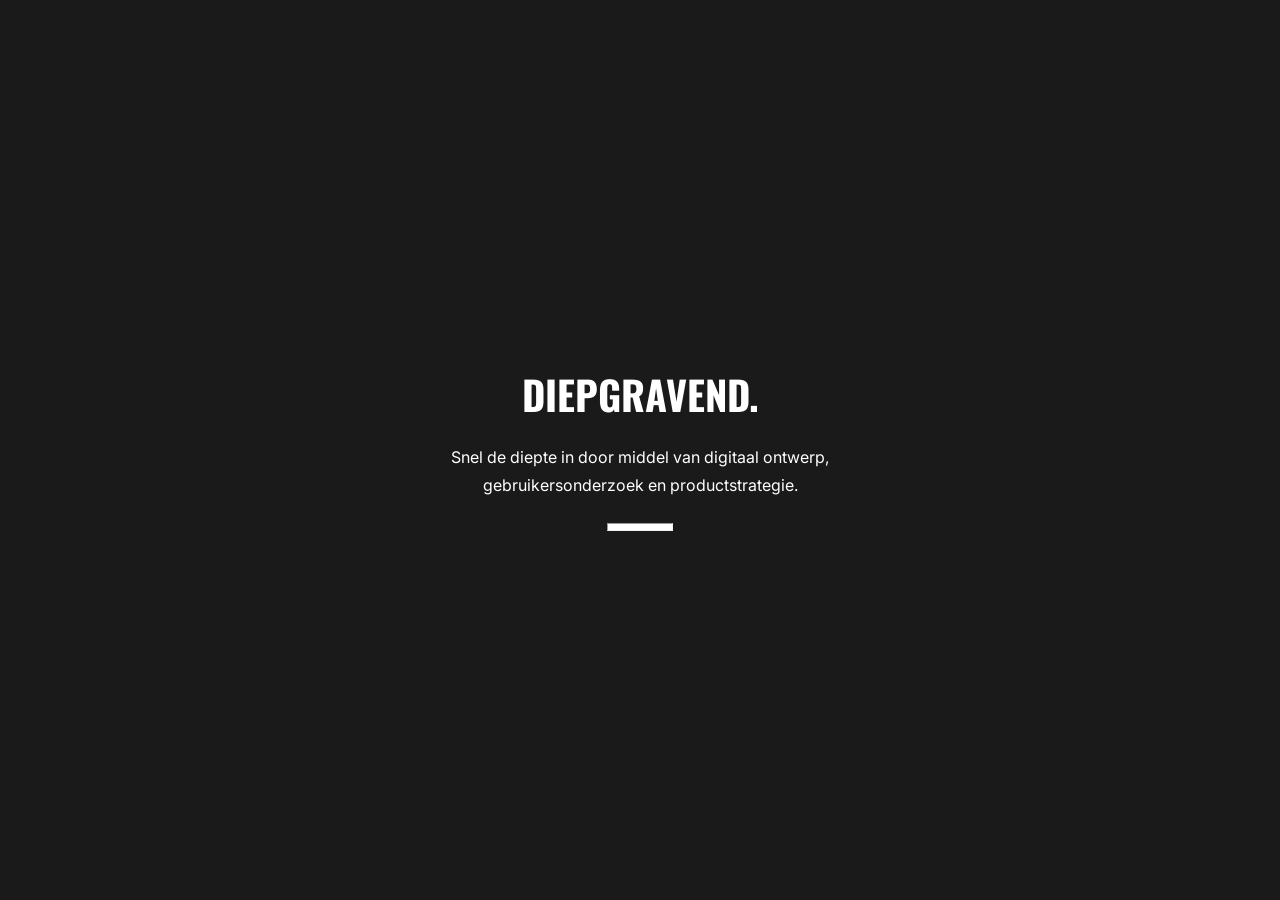
==== photography/index.html @ 9e204372 "Commit" ====
<!DOCTYPE html>
<html lang="nl">
<head>
  <meta charset="UTF-8">
  <title>Diepgravend - Digitaal ontwerp, gebruikeronderzoek en producstrategie.</title>
  <meta name="viewport" content="width=device-width, initial-scale=1.0">
  <meta name="description" content="Diepgravend - Digitaal ontwerp, gebruikeronderzoek en producstrategie.">
  <link rel="icon" type="image/png" sizes="32x32" href="/favicon.png">
  <link rel="preconnect" href="https://fonts.googleapis.com">
  <link rel="preconnect" href="https://fonts.gstatic.com" crossorigin>
  <link href="https://fonts.googleapis.com/css2?family=Inter:opsz,wght@14..32,500&family=Oswald:wght@700&display=swap" rel="stylesheet">
  <link rel="stylesheet" href="style.css">
</head>
<body>
  <main>
    <h1>Diepgravend.</h1>
    <p>Snel de diepte in door middel van digitaal ontwerp, gebruikersonderzoek en productstrategie.</p>
    <hr>
  </main>
</body>
</html>
---- photography/style.css ----
html {
  height: 100%;
  margin: 0;
}

body {
  background-color: #1A1A1A;
  height: 100%;
  margin: 0;
  padding: 0 24px;
  display: grid;
  place-items: center;
}

main {
  max-width: 480px;
  text-align: center;
}

h1 {
  font-family: 'OSWALD';
  text-transform: uppercase;
  margin-top: 0;
  margin-bottom: 24px;
  font-size: 40px;
  color: #FFFFFF;
  font-size: 40px;
  line-height: 125%;
}

p {
  font-family: 'INTER';
  margin-top: 0;
  margin-bottom: 0;
  color: #FFFFFF;
  font-size: 16px;
  line-height: 175%;
  margin-bottom: 24px;
}

hr {
  margin: 0;
  height: 6px;
  width: 64px;
  background-color: #FFFFFF;
  margin: 0 auto;
  display: block;
}
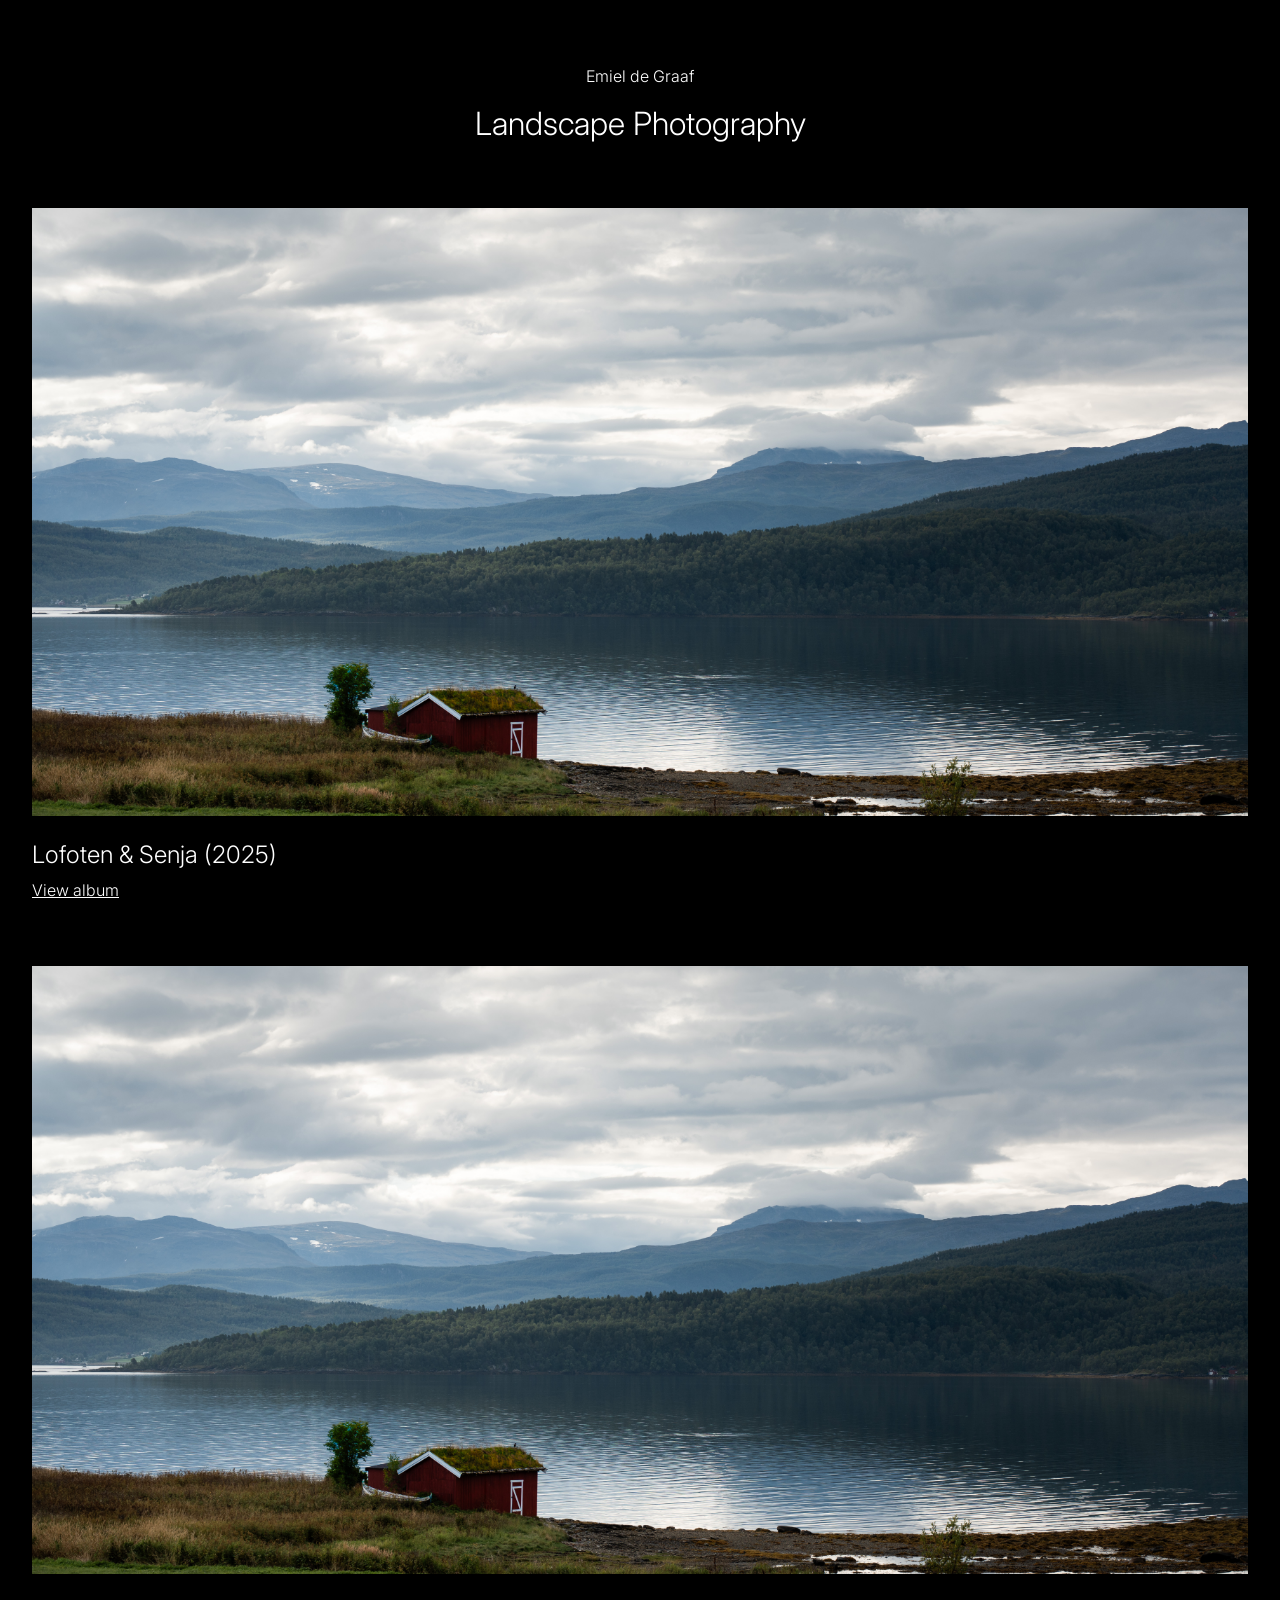
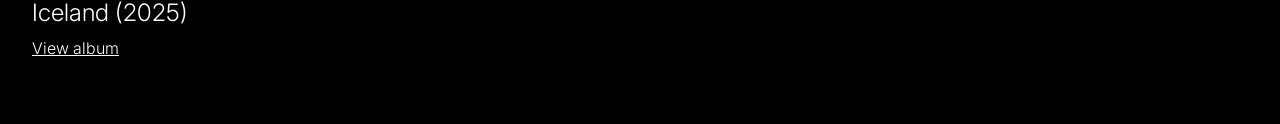
==== commit 94f70e50: "Commit" ====
--- a/photography/index.html
+++ b/photography/index.html
@@ -5,17 +5,30 @@
   <title>Diepgravend - Digitaal ontwerp, gebruikeronderzoek en producstrategie.</title>
   <meta name="viewport" content="width=device-width, initial-scale=1.0">
   <meta name="description" content="Diepgravend - Digitaal ontwerp, gebruikeronderzoek en producstrategie.">
-  <link rel="icon" type="image/png" sizes="32x32" href="/favicon.png">
+  <link rel="icon" type="image/png" sizes="32x32" href="favicon.png">
   <link rel="preconnect" href="https://fonts.googleapis.com">
   <link rel="preconnect" href="https://fonts.gstatic.com" crossorigin>
-  <link href="https://fonts.googleapis.com/css2?family=Inter:opsz,wght@14..32,500&family=Oswald:wght@700&display=swap" rel="stylesheet">
+  <link href="https://fonts.googleapis.com/css2?family=Inter:opsz,wght@14..32,300&display=swap" rel="stylesheet">
   <link rel="stylesheet" href="style.css">
 </head>
 <body>
+  <header>
+    <p>Emiel de Graaf</p>
+    <h1>Landscape Photography</h1>
+  </header>
   <main>
-    <h1>Diepgravend.</h1>
-    <p>Snel de diepte in door middel van digitaal ontwerp, gebruikersonderzoek en productstrategie.</p>
-    <hr>
+    <div class="albums">
+      <a class="album" href="albums/lofoten-and-senja.html">
+        <img src="photos/lofoten-and-senja/DSC00155.jpg" alt="Album 1">
+        <h2>Lofoten & Senja (2025)</h2>
+        <p>View album</p>
+      </a>
+      <a class="album" href="albums/iceland.html">
+        <img src="photos/lofoten-and-senja/DSC00155.jpg" alt="Album 2">
+        <h2>Iceland (2025)</h2>
+        <p>View album</p>
+      </a>
+    </div>
   </main>
 </body>
 </html>
--- a/photography/style.css
+++ b/photography/style.css
@@ -1,48 +1,121 @@
-html {
-  height: 100%;
+* {
   margin: 0;
 }
 
 body {
-  background-color: #1A1A1A;
-  height: 100%;
-  margin: 0;
-  padding: 0 24px;
-  display: grid;
-  place-items: center;
+  background-color: #000000;
+  font-family: "Inter", sans-serif;
+  color: #FFFFFF;
+  font-weight: 300;
+  padding: 64px 16px;
+  display: grid; 
+  row-gap: 64px;
 }
 
-main {
-  max-width: 480px;
+@media screen and (min-width: 640px) {
+  body {
+    padding: 64px 32px;
+  }
+}
+
+h1 {
+  font-size: 24px;
+  line-height: 125%;
+  font-weight: 300;
+}
+
+h2 {
+  font-size: 20px;
+  line-height: 125%;
+  font-weight: 300;
+}
+
+p {
+  font-size: 16px;
+  line-height: 150%;
+}
+
+a {
+  color: #FFFFFF;
+}
+
+img {
+  display: block;
+  width: 100%;
+}
+
+@media screen and (min-width: 640px) {
+  h1 {
+    font-size: 32px;
+  }
+
+  h2 {
+    font-size: 24px;
+  }
+}
+
+header {
   text-align: center;
 }
 
-h1 {
-  font-family: 'OSWALD';
-  text-transform: uppercase;
-  margin-top: 0;
-  margin-bottom: 24px;
-  font-size: 40px;
-  color: #FFFFFF;
-  font-size: 40px;
-  line-height: 125%;
+header p {
+  margin-bottom: 16px;
 }
 
-p {
-  font-family: 'INTER';
-  margin-top: 0;
-  margin-bottom: 0;
-  color: #FFFFFF;
-  font-size: 16px;
-  line-height: 175%;
-  margin-bottom: 24px;
+.albums {
+  display: grid;
+  row-gap: 64px;
 }
 
-hr {
-  margin: 0;
-  height: 6px;
-  width: 64px;
-  background-color: #FFFFFF;
-  margin: 0 auto;
-  display: block;
+.album {
+  text-decoration: none;
 }
+
+.album img {
+  margin-bottom: 24px;
+  aspect-ratio: 4 / 3;
+  object-fit: cover;
+}
+
+@media screen and (min-width: 640px) {
+  .album img {
+    aspect-ratio: 2 / 1;
+  }
+}
+
+.album h2 {
+  margin-bottom: 8px
+}
+
+.album p {
+  text-decoration: underline;
+}
+
+.photo-grid {
+  display: grid;
+  grid-template-columns: 1fr;
+  column-gap: 32px;
+  row-gap: 64px;
+}
+
+.photo img {
+  margin-bottom: 16px;
+}
+
+.photo.full {
+  grid-column: 1 / -1;
+}
+
+.photo.column {
+  grid-column: 1 / -1;
+}
+
+@media screen and (min-width: 640px) {
+  .photo-grid {
+    grid-template-columns: repeat(2, 1fr);
+  }
+
+  .photo.column {
+    grid-column: span 1;
+  }
+}
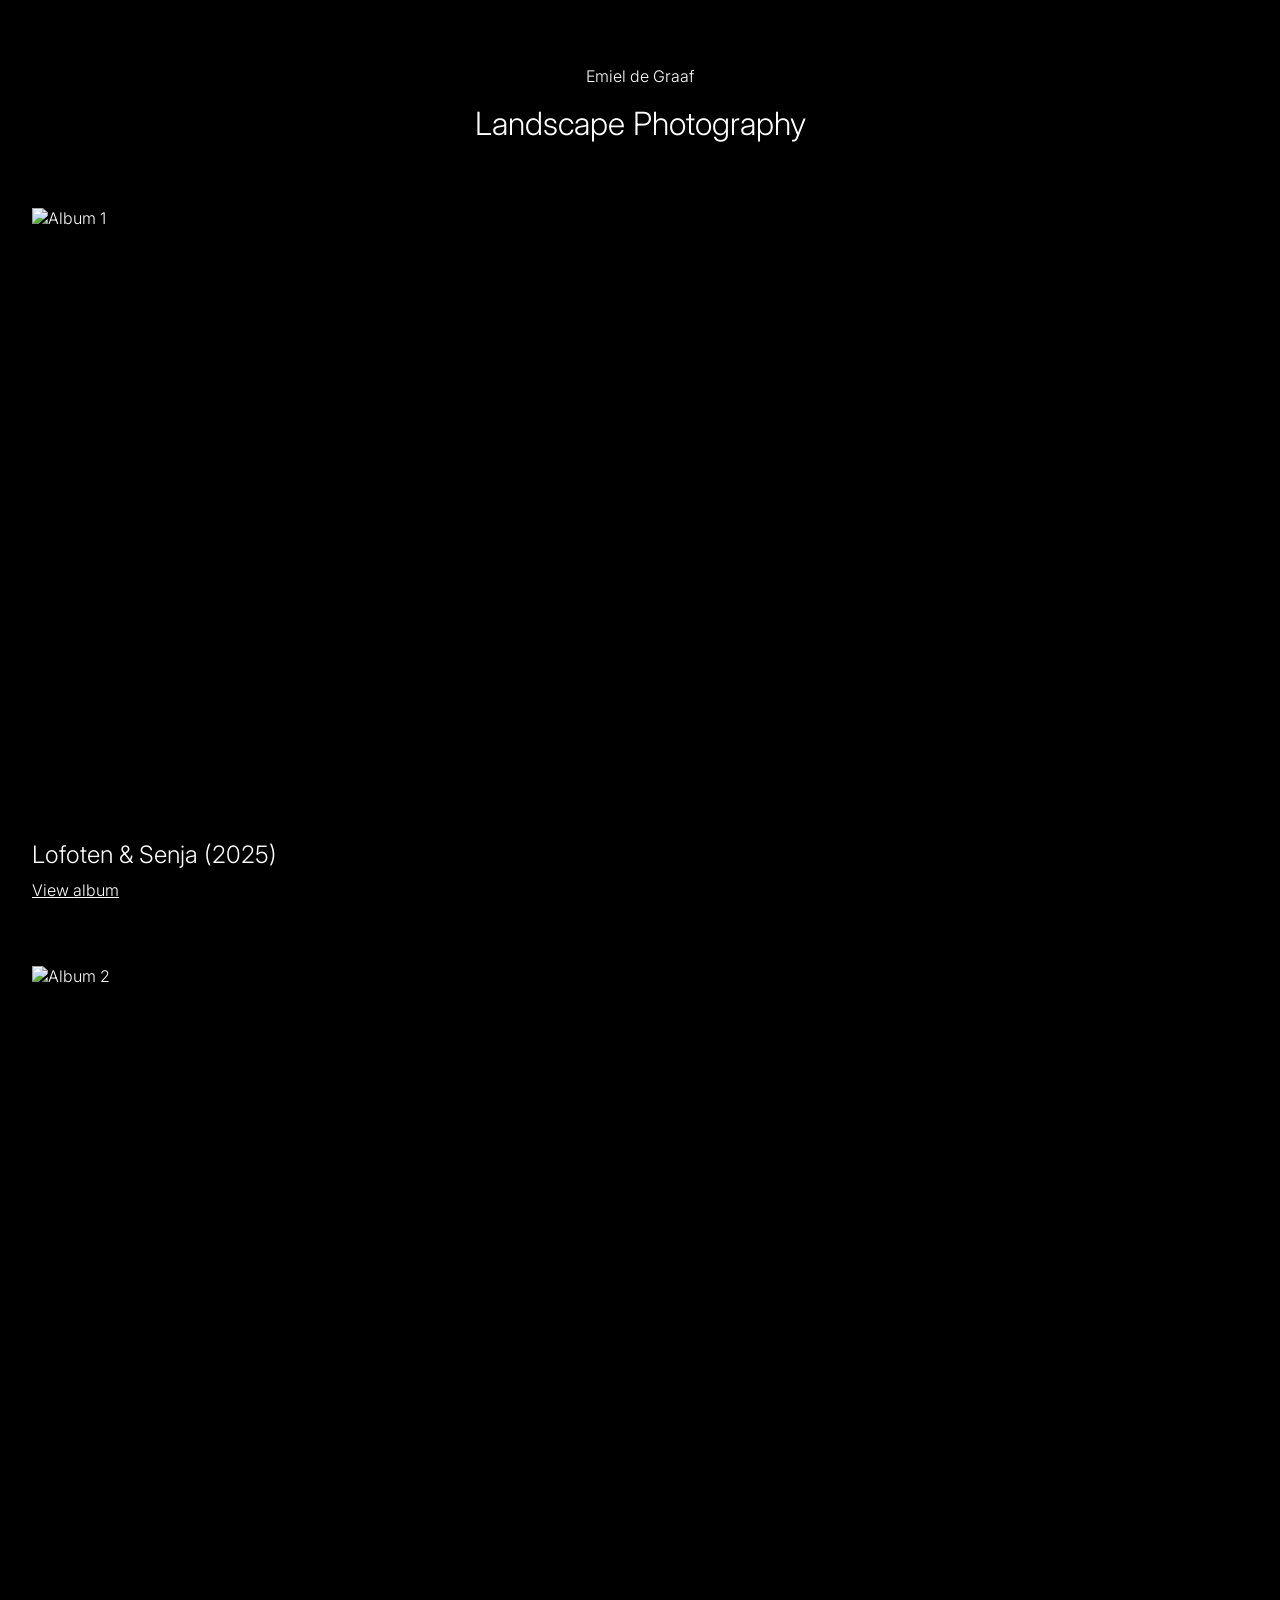
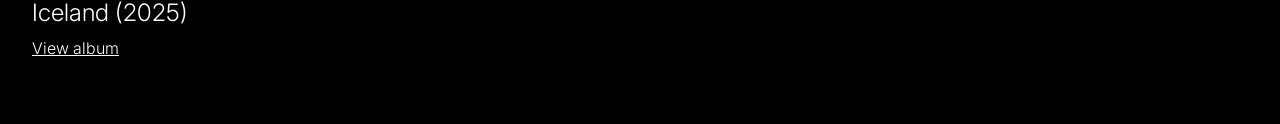
==== commit 458155e1: "Commit" ====
--- a/photography/index.html
+++ b/photography/index.html
@@ -19,12 +19,12 @@
   <main>
     <div class="albums">
       <a class="album" href="albums/lofoten-and-senja.html">
-        <img src="photos/lofoten-and-senja/DSC00155.jpg" alt="Album 1">
+        <img loading="lazy" class="lazy-load" src="photos/lofoten-and-senja/DSC00155.jpg" alt="Album 1">
         <h2>Lofoten & Senja (2025)</h2>
         <p>View album</p>
       </a>
       <a class="album" href="albums/iceland.html">
-        <img src="photos/lofoten-and-senja/DSC00155.jpg" alt="Album 2">
+        <img loading="lazy" class="lazy-load" src="photos/lofoten-and-senja/DSC00155.jpg" alt="Album 2">
         <h2>Iceland (2025)</h2>
         <p>View album</p>
       </a>
--- a/photography/style.css
+++ b/photography/style.css
@@ -93,7 +93,6 @@
 
 .photo-grid {
   display: grid;
-  grid-template-columns: 1fr;
   column-gap: 32px;
   row-gap: 64px;
 }
@@ -110,12 +109,35 @@
   grid-column: 1 / -1;
 }
 
+.photo.portrait {
+  grid-column: 1 / -1;
+  display: flex;
+  flex-direction: column;
+}
+
+.photo.portrait img {
+  width: 100%;
+  height: auto;
+  object-fit: cover;
+  display: block;
+}
+
 @media screen and (min-width: 640px) {
   .photo-grid {
-    grid-template-columns: repeat(2, 1fr);
+    grid-template-columns: repeat(4, 1fr);
   }
 
   .photo.column {
-    grid-column: span 1;
+    grid-column: span 2;
+  }
+
+  /* Place portrait in the middle two columns (columns 2 and 3) */
+  .photo.portrait {
+    grid-column: 2 / 4;
+  }
+
+  .photo.portrait img {
+    width: 100%;
+    max-width: none;
   }
 }
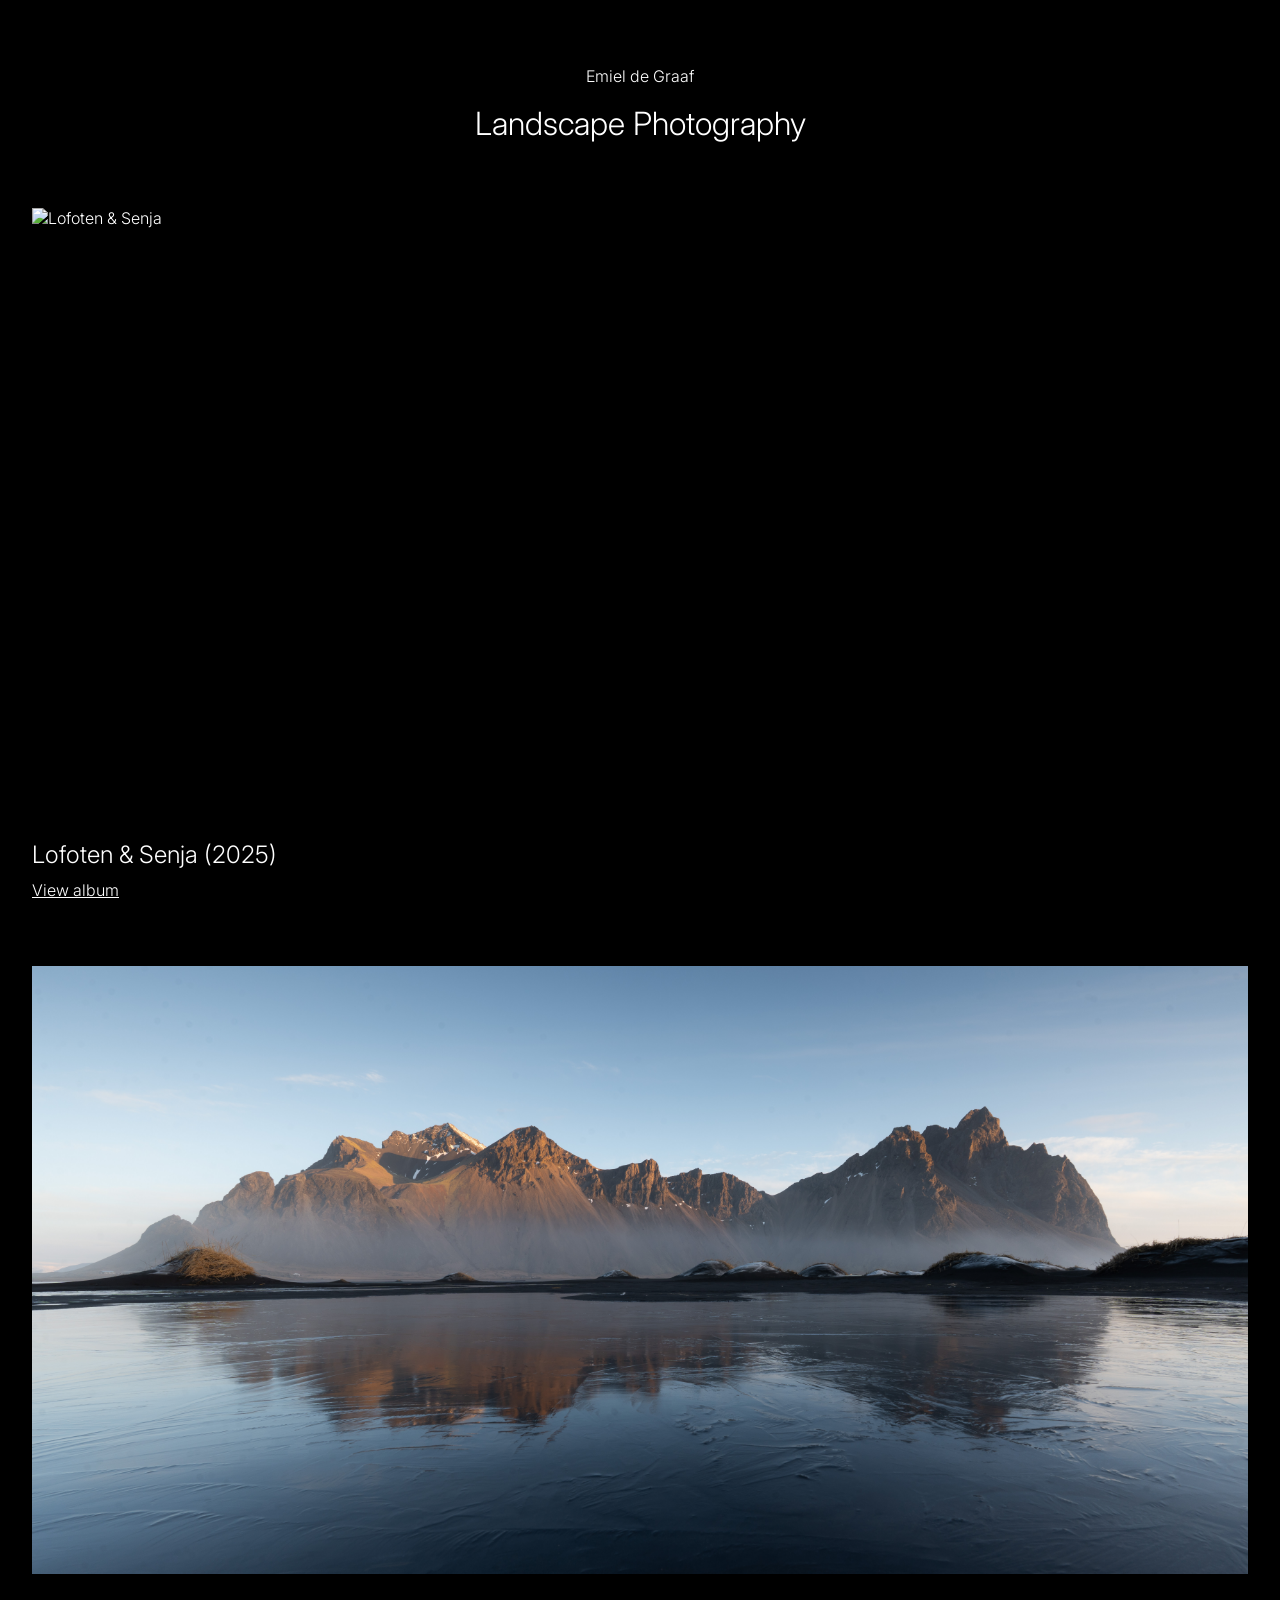
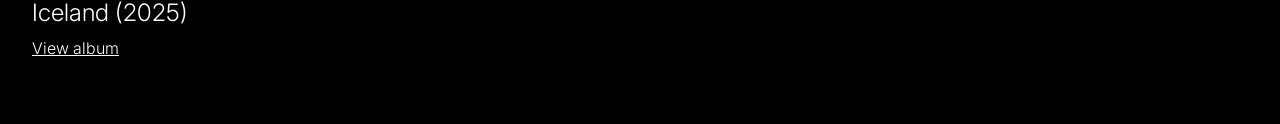
==== commit 10a4a9fb: "Commit" ====
--- a/photography/index.html
+++ b/photography/index.html
@@ -19,12 +19,12 @@
   <main>
     <div class="albums">
       <a class="album" href="albums/lofoten-and-senja.html">
-        <img loading="lazy" class="lazy-load" src="photos/lofoten-and-senja/DSC00155.jpg" alt="Album 1">
+        <img loading="lazy" class="lazy-load" src="photos/lofoten-and-senja/markan-2.jpg" alt="Lofoten & Senja">
         <h2>Lofoten & Senja (2025)</h2>
         <p>View album</p>
       </a>
       <a class="album" href="albums/iceland.html">
-        <img loading="lazy" class="lazy-load" src="photos/lofoten-and-senja/DSC00155.jpg" alt="Album 2">
+        <img loading="lazy" class="lazy-load" src="photos/iceland/vestrahorn.jpg" alt="Iceland">
         <h2>Iceland (2025)</h2>
         <p>View album</p>
       </a>
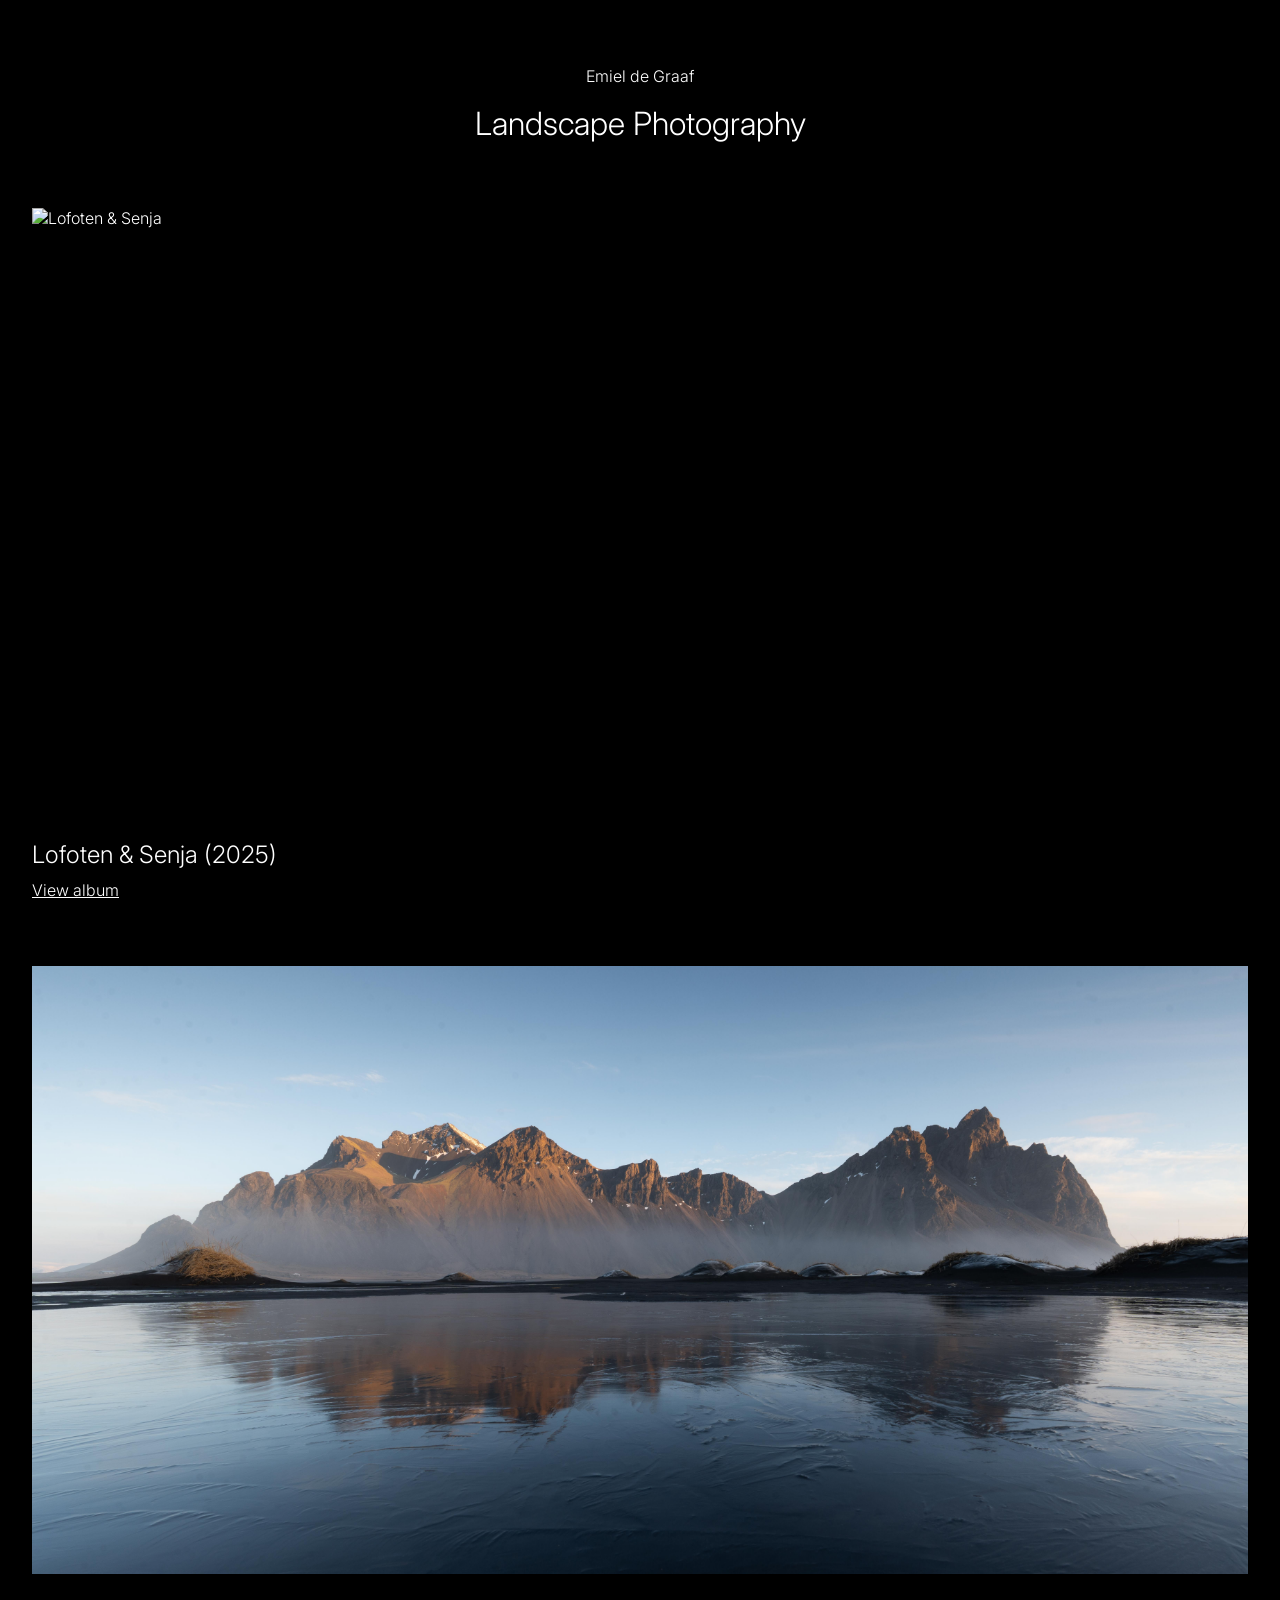
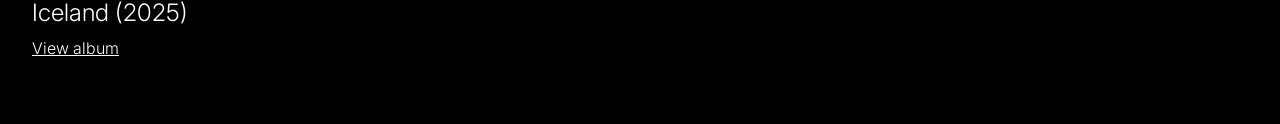
==== commit 3dae5304: "Commit" ====
--- a/photography/index.html
+++ b/photography/index.html
@@ -2,7 +2,7 @@
 <html lang="nl">
 <head>
   <meta charset="UTF-8">
-  <title>Diepgravend - Digitaal ontwerp, gebruikeronderzoek en producstrategie.</title>
+  <title>Emiel de Graaf - Landscape Photography</title>
   <meta name="viewport" content="width=device-width, initial-scale=1.0">
   <meta name="description" content="Diepgravend - Digitaal ontwerp, gebruikeronderzoek en producstrategie.">
   <link rel="icon" type="image/png" sizes="32x32" href="favicon.png">
@@ -19,12 +19,12 @@
   <main>
     <div class="albums">
       <a class="album" href="albums/lofoten-and-senja.html">
-        <img loading="lazy" class="lazy-load" src="photos/lofoten-and-senja/markan-2.jpg" alt="Lofoten & Senja">
+        <img loading="lazy" src="photos/lofoten-and-senja/markan-2.jpg" alt="Lofoten & Senja">
         <h2>Lofoten & Senja (2025)</h2>
         <p>View album</p>
       </a>
       <a class="album" href="albums/iceland.html">
-        <img loading="lazy" class="lazy-load" src="photos/iceland/vestrahorn.jpg" alt="Iceland">
+        <img loading="lazy" src="photos/iceland/vestrahorn.jpg" alt="Iceland">
         <h2>Iceland (2025)</h2>
         <p>View album</p>
       </a>
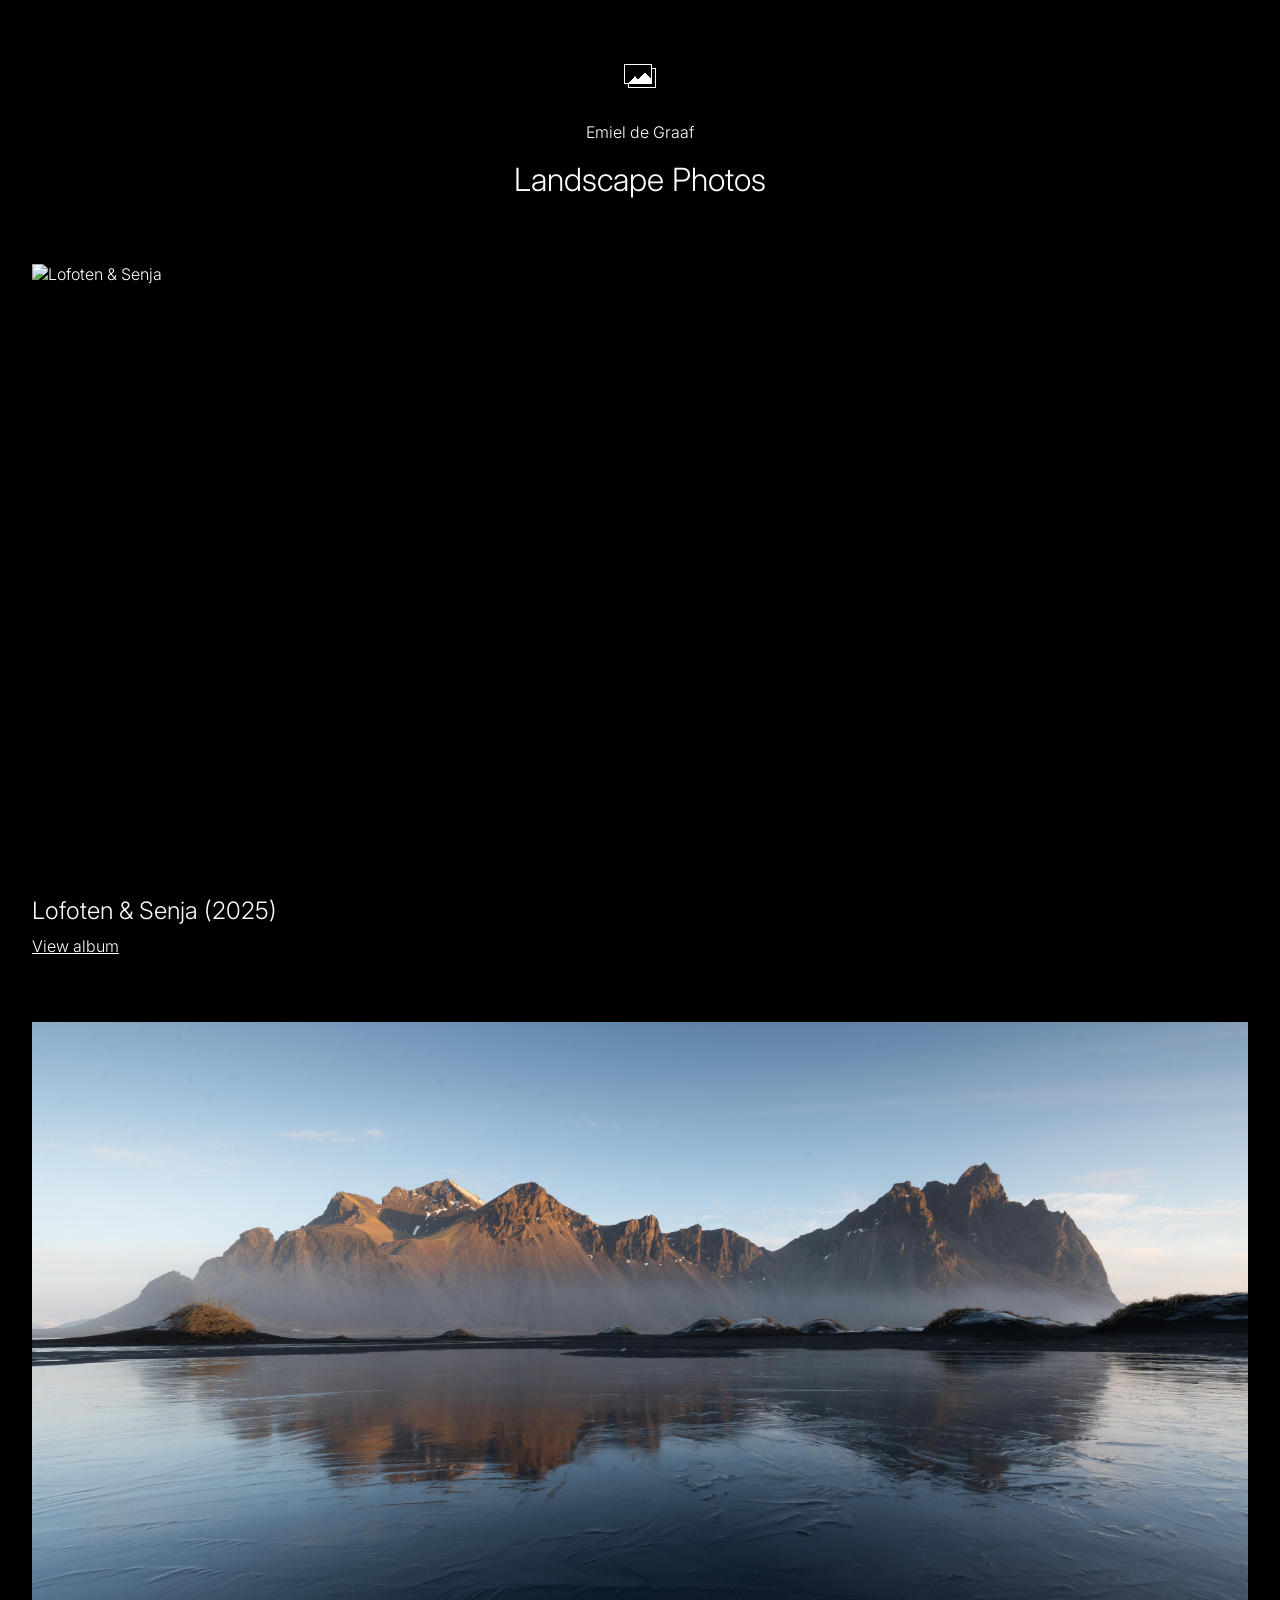
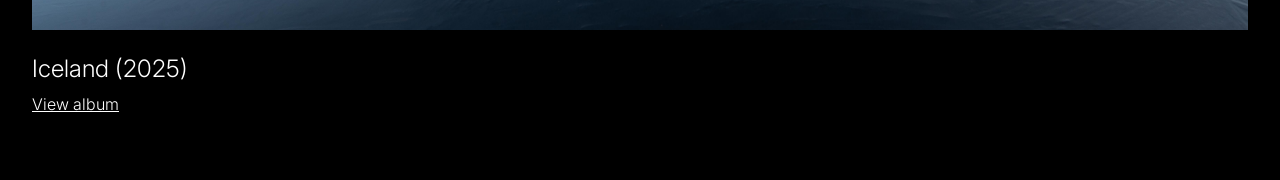
==== commit 025574e3: "Commit" ====
--- a/photography/index.html
+++ b/photography/index.html
@@ -2,7 +2,7 @@
 <html lang="nl">
 <head>
   <meta charset="UTF-8">
-  <title>Emiel de Graaf - Landscape Photography</title>
+  <title>Emiel de Graaf - Landscape Photos</title>
   <meta name="viewport" content="width=device-width, initial-scale=1.0">
   <meta name="description" content="Diepgravend - Digitaal ontwerp, gebruikeronderzoek en producstrategie.">
   <link rel="icon" type="image/png" sizes="32x32" href="favicon.png">
@@ -13,8 +13,9 @@
 </head>
 <body>
   <header>
+    <a href="index.html"><img src="albums.svg" alt="View all albums"></a>
     <p>Emiel de Graaf</p>
-    <h1>Landscape Photography</h1>
+    <h1>Landscape Photos</h1>
   </header>
   <main>
     <div class="albums">
--- a/photography/style.css
+++ b/photography/style.css
@@ -1,5 +1,11 @@
 * {
   margin: 0;
+}
+
+html {
+  -webkit-text-size-adjust: 100%;
+  -ms-text-size-adjust: 100%;
+  text-size-adjust: 100%;
 }
 
 body {
@@ -8,7 +14,7 @@
   color: #FFFFFF;
   font-weight: 300;
   padding: 64px 16px;
-  display: grid; 
+  display: grid;
   row-gap: 64px;
 }
 
@@ -56,6 +62,12 @@
 
 header {
   text-align: center;
+}
+
+header img {
+  width: 32px;
+  margin: 0 auto 32px auto;
+  display: block;
 }
 
 header p {
